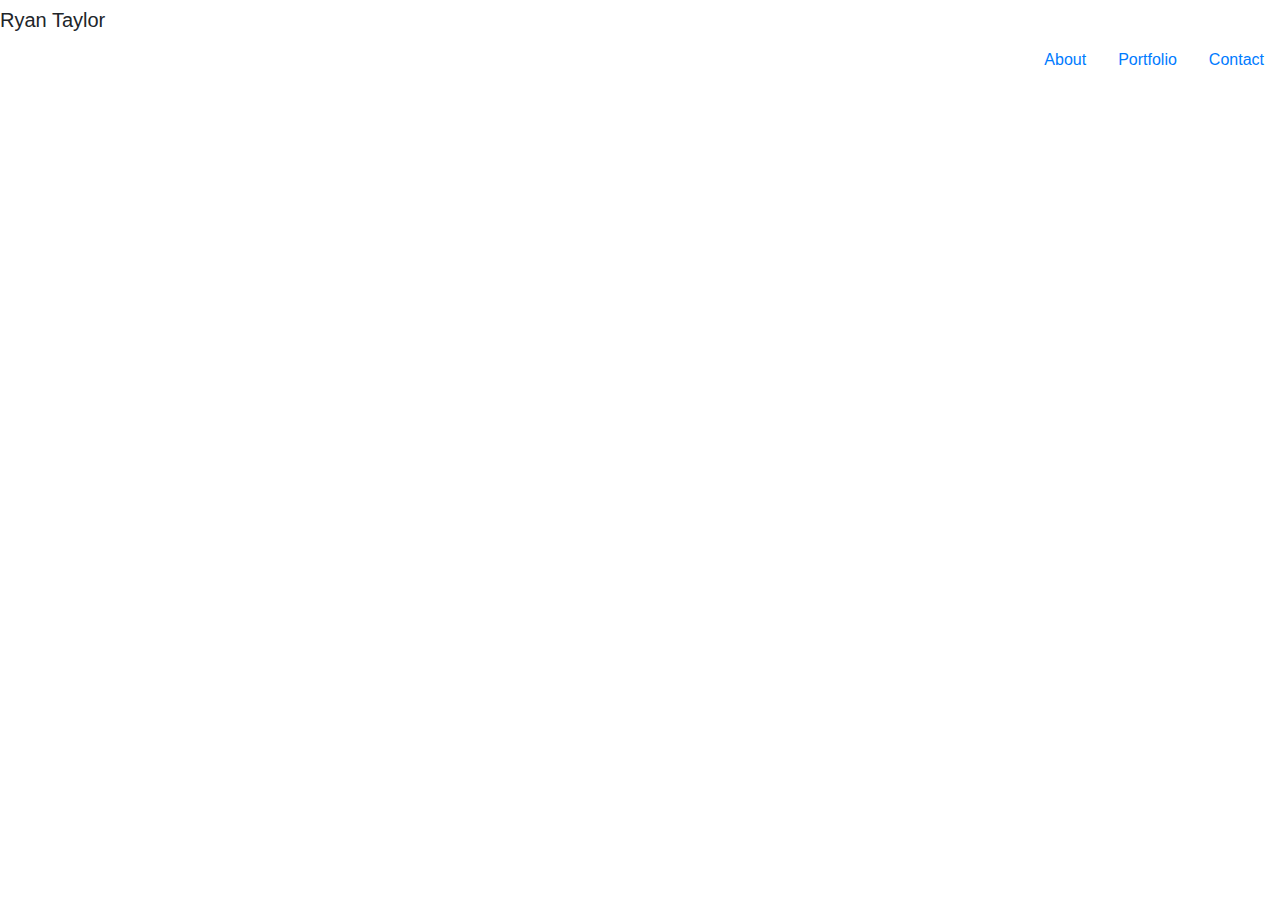
==== index.html @ 00f2f824 "Ver 1. Index" ====
<!DOCTYPE html>
<html lang="en">
<head>
    <meta charset="UTF-8">
    <title>Document</title>
    <link rel="stylesheet" href="https://maxcdn.bootstrapcdn.com/bootstrap/4.0.0/css/bootstrap.min.css">

</head>
<body>
  
    <a class= "navbar-brand">Ryan Taylor</a>
  </div>
      <ul class="nav justify-content-end">
    <li class="nav-item">
      <a class="nav-link active" href="About.html">About</a>
    </li>
    <li class="nav-item">
      <a class="nav-link" href="Portfolio.html">Portfolio</a>
    </li>
    <li class="nav-item">
      <a class="nav-link" href="Contact.html">Contact</a>
    </li>
    </ul>
</div>
</nav>
</body>
</html>
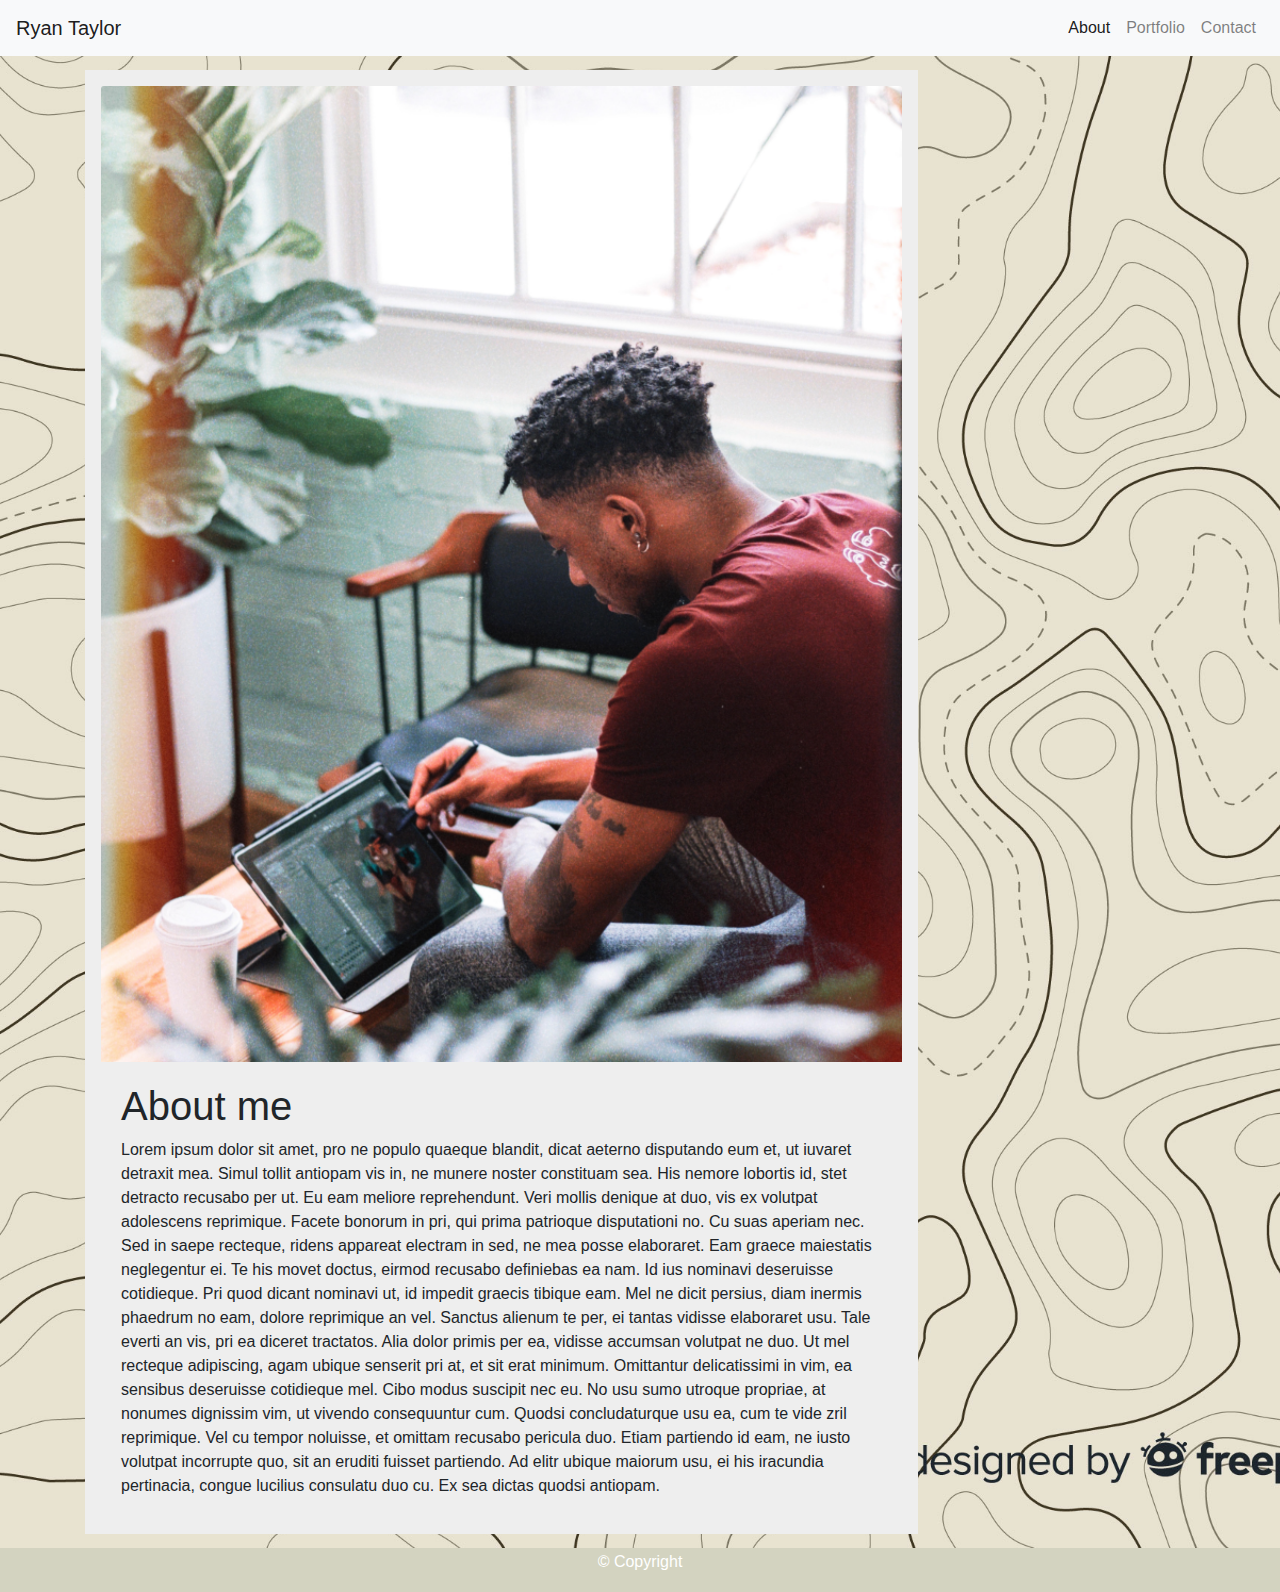
==== commit b000e086: "deleted about me updated index" ====
--- a/index.html
+++ b/index.html
@@ -4,24 +4,56 @@
     <meta charset="UTF-8">
     <title>Document</title>
     <link rel="stylesheet" href="https://maxcdn.bootstrapcdn.com/bootstrap/4.0.0/css/bootstrap.min.css">
+    <link rel="stylesheet" href="Style(portfolio).css">
+
 
 </head>
 <body>
   
-    <a class= "navbar-brand">Ryan Taylor</a>
-  </div>
-      <ul class="nav justify-content-end">
-    <li class="nav-item">
-      <a class="nav-link active" href="About.html">About</a>
-    </li>
-    <li class="nav-item">
-      <a class="nav-link" href="Portfolio.html">Portfolio</a>
-    </li>
-    <li class="nav-item">
-      <a class="nav-link" href="Contact.html">Contact</a>
-    </li>
-    </ul>
-</div>
-</nav>
+    <nav class="navbar navbar-expand-lg navbar-light bg-light">
+        <a class="navbar-brand" href="#">Ryan Taylor</a>
+        <button class="navbar-toggler" type="button" data-toggle="collapse" data-target="#navbarSupportedContent" aria-controls="navbarSupportedContent" aria-expanded="false" aria-label="Toggle navigation">
+          <span class="navbar-toggler-icon"></span>
+        </button>
+      
+        <div class="collapse navbar-collapse" id="navbarSupportedContent">
+          <ul class="navbar-nav ml-auto">
+            <li class="nav-item active">
+              <a class="nav-link" href="About.html">About <span class="sr-only">(current)</span></a>
+            </li>
+            <li class="nav-item">
+              <a class="nav-link" href="Portfolio.html">Portfolio</a>
+            </li>
+            <li class="nav-item">
+                <a class="nav-link" href="Contact.html">Contact</a>
+              </li>
+            
+              
+        </div>
+      </nav>
+    <div class="content">
+        <div class="container">
+            <div class="w-75 p-3" style="background-color: #eee;">
+                <img src="working shot.png" class="card-img-top" alt="working shot">
+                <div class="card-body">
+                  <h1>About me</h1>
+                <p class="card-text">Lorem ipsum dolor sit amet, pro ne populo quaeque blandit, dicat aeterno disputando eum et, ut iuvaret detraxit mea. Simul tollit antiopam vis in, ne munere noster constituam sea. His nemore lobortis id, stet detracto recusabo per ut. Eu eam meliore reprehendunt. Veri mollis denique at duo, vis ex volutpat adolescens reprimique.
+
+                    Facete bonorum in pri, qui prima patrioque disputationi no. Cu suas aperiam nec. Sed in saepe recteque, ridens appareat electram in sed, ne mea posse elaboraret. Eam graece maiestatis neglegentur ei. Te his movet doctus, eirmod recusabo definiebas ea nam. Id ius nominavi deseruisse cotidieque.
+                    
+                    Pri quod dicant nominavi ut, id impedit graecis tibique eam. Mel ne dicit persius, diam inermis phaedrum no eam, dolore reprimique an vel. Sanctus alienum te per, ei tantas vidisse elaboraret usu. Tale everti an vis, pri ea diceret tractatos.
+                    
+                    Alia dolor primis per ea, vidisse accumsan volutpat ne duo. Ut mel recteque adipiscing, agam ubique senserit pri at, et sit erat minimum. Omittantur delicatissimi in vim, ea sensibus deseruisse cotidieque mel. Cibo modus suscipit nec eu. No usu sumo utroque propriae, at nonumes dignissim vim, ut vivendo consequuntur cum.
+                    
+                    Quodsi concludaturque usu ea, cum te vide zril reprimique. Vel cu tempor noluisse, et omittam recusabo pericula duo. Etiam partiendo id eam, ne iusto volutpat incorrupte quo, sit an eruditi fuisset partiendo. Ad elitr ubique maiorum usu, ei his iracundia pertinacia, congue lucilius consulatu duo cu. Ex sea dictas quodsi antiopam.</p>
+                </div>
+            </div>
+            </div>
+        </div>
+    </div>
+    
+    <div class="footer">
+        <p>&copy; Copyright</p>
+    </div>
 </body>
 </html>--- a/Style(portfolio).css
+++ b/Style(portfolio).css
@@ -0,0 +1,25 @@
+.content {
+    background: url(background\ ver2.jpg);
+    background-size: cover;
+    padding-top: 14px;
+    padding-bottom: 14px;
+}
+
+.footer {
+    
+    left: 0;
+    bottom: 0;
+    width: 100%;
+    background-color: rgb(211, 211, 192);
+    color: white;
+    text-align: center;
+    padding: 2px 0px 2px 0px;
+}
+
+.contact {
+    background: url(background\ ver2.jpg);
+    background-size: cover;
+    padding-top: 165px;
+    padding-bottom: 80px;
+}
+
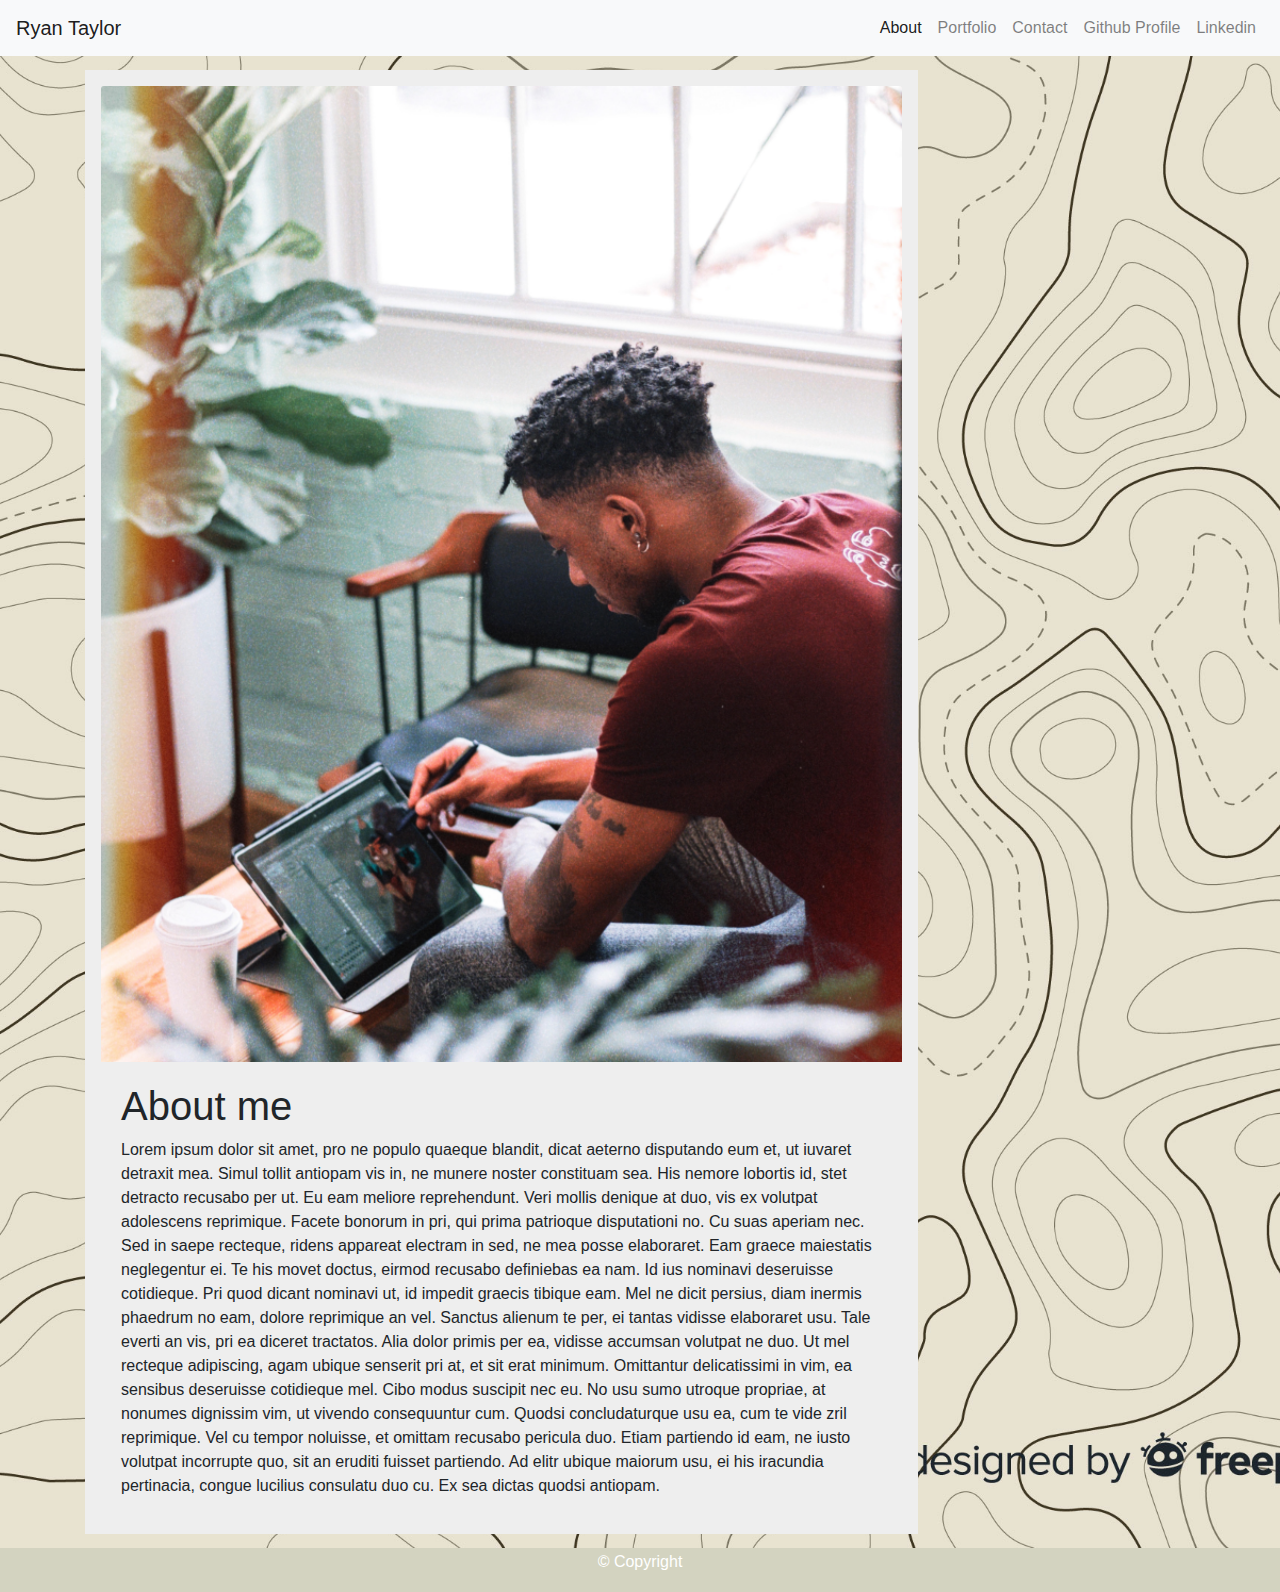
==== commit dcde6679: "Update 2.0" ====
--- a/index.html
+++ b/index.html
@@ -5,6 +5,8 @@
     <title>Document</title>
     <link rel="stylesheet" href="https://maxcdn.bootstrapcdn.com/bootstrap/4.0.0/css/bootstrap.min.css">
     <link rel="stylesheet" href="Style(portfolio).css">
+    <script src="script.js"></script>
+    <script src="https://ajax.googleapis.com/ajax/libs/jquery/3.4.1/jquery.min.js"></script>
 
 
 </head>
@@ -19,7 +21,7 @@
         <div class="collapse navbar-collapse" id="navbarSupportedContent">
           <ul class="navbar-nav ml-auto">
             <li class="nav-item active">
-              <a class="nav-link" href="About.html">About <span class="sr-only">(current)</span></a>
+              <a class="nav-link" href="index.html">About <span class="sr-only">(current)</span></a>
             </li>
             <li class="nav-item">
               <a class="nav-link" href="Portfolio.html">Portfolio</a>
@@ -27,6 +29,13 @@
             <li class="nav-item">
                 <a class="nav-link" href="Contact.html">Contact</a>
               </li>
+              <li class="nav-item">
+                <a class="nav-link" href="https://github.com/Rtaylo16">Github Profile</a>
+              </li>
+              <li class="nav-item">
+                <a class="nav-link" href="https://www.linkedin.com/in/ryan-taylor-0978a6161/">Linkedin</a>
+              </li>
+            
             
               
         </div>
--- a/Style(portfolio).css
+++ b/Style(portfolio).css
@@ -14,6 +14,7 @@
     color: white;
     text-align: center;
     padding: 2px 0px 2px 0px;
+    
 }
 
 .contact {
@@ -23,3 +24,81 @@
     padding-bottom: 80px;
 }
 
+@media (min-width: 768px) {
+    /* show 3 items */
+    .carousel-inner .active,
+    .carousel-inner .active + .carousel-item,
+    .carousel-inner .active + .carousel-item + .carousel-item {
+      display: block;
+    }
+  
+    .carousel-inner
+      .carousel-item.active:not(.carousel-item-right):not(.carousel-item-left),
+    .carousel-inner
+      .carousel-item.active:not(.carousel-item-right):not(.carousel-item-left)
+      + .carousel-item,
+    .carousel-inner
+      .carousel-item.active:not(.carousel-item-right):not(.carousel-item-left)
+      + .carousel-item
+      + .carousel-item {
+      transition: none;
+    }
+  
+    .carousel-inner .carousel-item-next,
+    .carousel-inner .carousel-item-prev {
+      position: relative;
+      transform: translate3d(0, 0, 0);
+    }
+  
+    .carousel-inner
+      .active.carousel-item
+      + .carousel-item
+      + .carousel-item
+      + .carousel-item {
+      position: absolute;
+      top: 0;
+      right: -33.3333%;
+      z-index: -1;
+      display: block;
+      visibility: visible;
+    }
+  
+    /* left or forward direction */
+    .active.carousel-item-left + .carousel-item-next.carousel-item-left,
+    .carousel-item-next.carousel-item-left + .carousel-item,
+    .carousel-item-next.carousel-item-left + .carousel-item + .carousel-item,
+    .carousel-item-next.carousel-item-left
+      + .carousel-item
+      + .carousel-item
+      + .carousel-item {
+      position: relative;
+      transform: translate3d(-100%, 0, 0);
+      visibility: visible;
+    }
+  
+    /* farthest right hidden item must be abso position for animations */
+    .carousel-inner .carousel-item-prev.carousel-item-right {
+      position: absolute;
+      top: 0;
+      left: 0;
+      z-index: -1;
+      display: block;
+      visibility: visible;
+    }
+  
+    /* right or prev direction */
+    .active.carousel-item-right + .carousel-item-prev.carousel-item-right,
+    .carousel-item-prev.carousel-item-right + .carousel-item,
+    .carousel-item-prev.carousel-item-right + .carousel-item + .carousel-item,
+    .carousel-item-prev.carousel-item-right
+      + .carousel-item
+      + .carousel-item
+      + .carousel-item {
+      position: relative;
+      transform: translate3d(100%, 0, 0);
+      visibility: visible;
+      display: block;
+      visibility: visible;
+    }
+  }
+  
